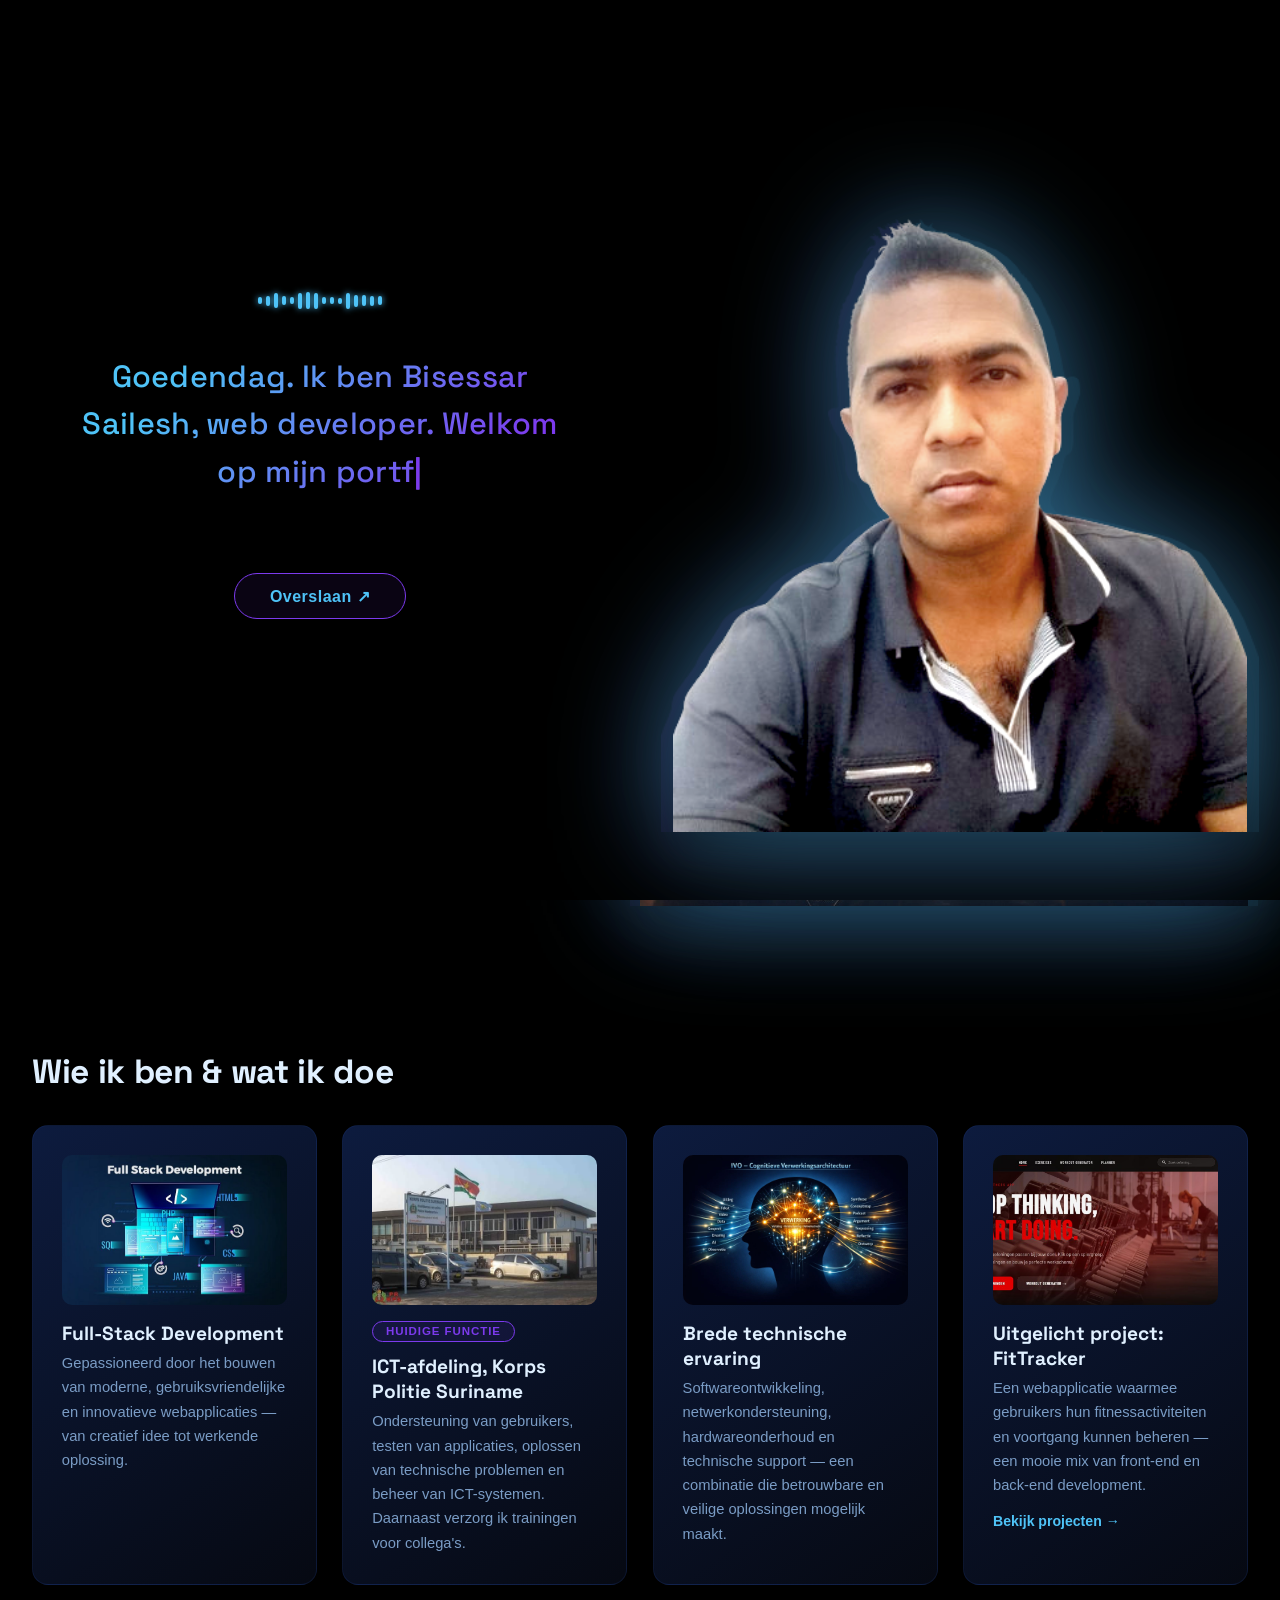
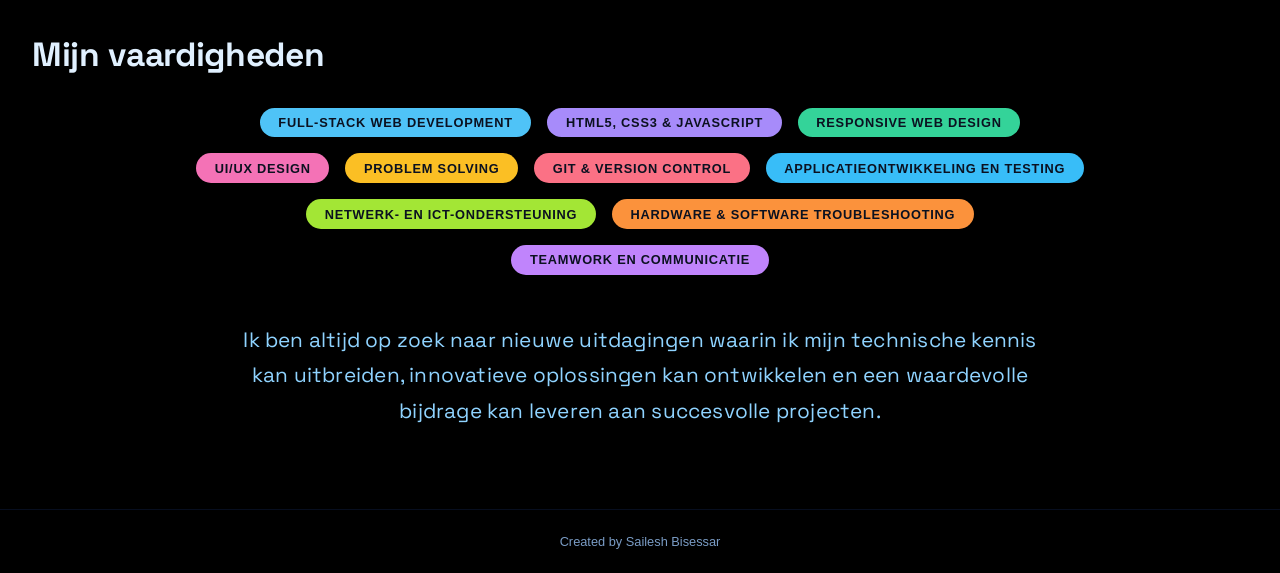
==== index.html @ 1fcfa9a5 "voeg portfolio bestanden toe Portfolio bestanden van Bisessar Sailesh" ====
<!DOCTYPE html>
<html lang="nl">
<head>
<meta charset="UTF-8">
<meta name="viewport" content="width=device-width, initial-scale=1.0">
<title>Bisessar Sailesh — Web Developer</title>
<meta name="description" content="Portfolio van Bisessar Sailesh, full-stack web developer. Bekijk mijn projecten, vaardigheden en ervaring in webontwikkeling.">
<link rel="canonical" href="https://jouwdomein.nl/index.html">
<meta property="og:type" content="website">
<meta property="og:title" content="Bisessar Sailesh — Web Developer">
<meta property="og:description" content="Portfolio van Bisessar Sailesh, full-stack web developer. Bekijk mijn projecten, vaardigheden en ervaring in webontwikkeling.">
<meta property="og:image" content="img/profile.jpg">
<meta property="og:url" content="https://jouwdomein.nl/index.html">
<meta name="twitter:card" content="summary_large_image">
<link rel="stylesheet" href="css/main.css">
<link rel="stylesheet" href="css/index.css">
<link rel="preconnect" href="https://fonts.googleapis.com">
<link rel="preconnect" href="https://fonts.gstatic.com" crossorigin>
<link href="https://fonts.googleapis.com/css2?family=Space+Grotesk:wght@400;500;600;700&display=swap" rel="stylesheet">
</head>
<body>

<!-- AI Intro Overlay -->
<div id="ai-overlay">
  <div class="ai-intro-layout">
    <div class="ai-intro-left">
      <div class="sound-wave" id="soundWave"></div>
      <div id="ai-text"></div>
      <button id="skip-btn">Overslaan ↗</button>
    </div>
    <div class="ai-intro-right">
      <div class="ai-avatar-ring">
        <div class="ai-avatar-face"><img src="img/profile-old.png" alt="Bisessar Sailesh" class="avatar-face-img"></div>
      </div>
    </div>
  </div>
</div>

<!-- Navigation -->
<nav>
  <a class="nav-logo" href="index.html"><img src="img/logo.png" alt="Logo" class="logo-img"></a>
  <button class="nav-toggle" id="nav-toggle" aria-label="Menu openen">☰</button>
  <ul class="nav-links">
    <li><a class="nav-btn nav-btn-home active" href="index.html">Home</a></li>
    <li><a class="nav-btn nav-btn-about" href="about.html">Over mij</a></li>
    <li><a class="nav-btn nav-btn-projects" href="work.html">Projecten</a></li>
    <li><a class="nav-btn nav-btn-contact" href="contact.html">Contact</a></li>
  </ul>
</nav>

<!-- ══════════ HOME PAGE ══════════ -->
<section class="page" id="home">
  <div class="home-layout">
    <div class="home-text">
      <h1 class="hero-name">Welkom op mijn portfolio!</h1>
      <p class="hero-role">Full-Stack <span>Web Developer</span> · UI/UX Enthusiast</p>
      <p class="hero-intro">Ik zet creatieve ideeën om in moderne, gebruiksvriendelijke webapplicaties — en blijf mezelf voortdurend ontwikkelen.</p>

      <div class="cta-row">
        <a class="btn btn-primary btn-bounce" href="work.html">Bekijk Projecten →</a>
        <a class="btn btn-outline btn-bounce" href="contact.html">Neem Contact Op</a>
      </div>
    </div>

    <div class="home-photo">
      <a class="profile-photo-wrap" href="about.html" aria-label="Ga naar Over mij">
        <img src="img/profile.jpg" alt="Bisessar Sailesh">
      </a>
    </div>
  </div>
</section>

<!-- ══════════ WIE IK BEN & WAT IK DOE ══════════ -->
<section class="home-summary">
  <h2 class="home-section-title">Wie ik ben &amp; wat ik doe</h2>
  <div class="summary-grid">
    <div class="summary-card js-info-card" data-emoji="💻" data-title="Full-Stack Development" data-img="img/summary/full-stack-development.jpg" data-desc="Gepassioneerd door het bouwen van moderne, gebruiksvriendelijke en innovatieve webapplicaties — van creatief idee tot werkende oplossing.">
      <div class="summary-card-icon"><img src="img/summary/full-stack-development.jpg" alt="Full-Stack Development"></div>
      <h3>Full-Stack Development</h3>
      <p>Gepassioneerd door het bouwen van moderne, gebruiksvriendelijke en innovatieve webapplicaties — van creatief idee tot werkende oplossing.</p>
    </div>

    <div class="summary-card js-info-card" data-emoji="🛡️" data-title="ICT-afdeling, Korps Politie Suriname" data-img="img/summary/huidige-functie.jpg" data-desc="Huidige functie. Ondersteuning van gebruikers, testen van applicaties, oplossen van technische problemen en beheer van ICT-systemen. Daarnaast verzorg ik trainingen voor collega's.">
      <div class="summary-card-icon"><img src="img/summary/huidige-functie.jpg" alt="Huidige functie"></div>
      <span class="period">Huidige functie</span>
      <h3>ICT-afdeling, Korps Politie Suriname</h3>
      <p>Ondersteuning van gebruikers, testen van applicaties, oplossen van technische problemen en beheer van ICT-systemen. Daarnaast verzorg ik trainingen voor collega's.</p>
    </div>

    <div class="summary-card js-info-card" data-emoji="🔧" data-title="Brede technische ervaring" data-img="img/summary/brede-technische-ervaring.jpg" data-desc="Softwareontwikkeling, netwerkondersteuning, hardwareonderhoud en technische support — een combinatie die betrouwbare en veilige oplossingen mogelijk maakt.">
      <div class="summary-card-icon"><img src="img/summary/brede-technische-ervaring.jpg" alt="Brede technische ervaring"></div>
      <h3>Brede technische ervaring</h3>
      <p>Softwareontwikkeling, netwerkondersteuning, hardwareonderhoud en technische support — een combinatie die betrouwbare en veilige oplossingen mogelijk maakt.</p>
    </div>

    <div class="summary-card js-info-card" data-emoji="🏋️" data-title="Uitgelicht project: FitTracker" data-img="img/summary/fittracker.jpg" data-desc="Een webapplicatie waarmee gebruikers hun fitnessactiviteiten en voortgang kunnen beheren — een mooie mix van front-end en back-end development.">
      <div class="summary-card-icon"><img src="img/summary/fittracker.jpg" alt="Uitgelicht project: FitTracker"></div>
      <h3>Uitgelicht project: FitTracker</h3>
      <p>Een webapplicatie waarmee gebruikers hun fitnessactiviteiten en voortgang kunnen beheren — een mooie mix van front-end en back-end development.</p>
      <a class="card-link js-stop-propagation" href="work.html">Bekijk projecten →</a>
    </div>
  </div>
</section>

<!-- ══════════ VAARDIGHEDEN ══════════ -->
<section class="home-summary">
  <h2 class="home-section-title">Mijn vaardigheden</h2>
  <div class="home-skills-grow">
    <span class="skill-pill skill-color-1 js-info-card" data-emoji="🧩" data-title="Full-Stack Web Development" data-img="img/summary/full-stack-development.jpg" data-desc="Ik ontwikkel complete webapplicaties, van front-end interface tot back-end logica en database — zodat ik een project volledig zelfstandig kan opzetten en bouwen.">Full-Stack Web Development</span>
    <span class="skill-pill skill-color-2 js-info-card" data-emoji="🎨" data-title="HTML5, CSS3 & JavaScript" data-img="img/summary/full-stack-development.jpg" data-desc="De basisbouwstenen van elke website: HTML voor structuur, CSS voor vormgeving en JavaScript om alles interactief en dynamisch te maken.">HTML5, CSS3 & JavaScript</span>
    <span class="skill-pill skill-color-3 js-info-card" data-emoji="📱" data-title="Responsive Web Design" data-img="img/interests/webontwikkeling.jpg" data-desc="Ik bouw websites die er op elk apparaat goed uitzien en prettig werken, van desktop tot tablet en smartphone.">Responsive Web Design</span>
    <span class="skill-pill skill-color-4 js-info-card" data-emoji="🖌️" data-title="UI/UX Design" data-img="img/interests/ui-ux-design.jpg" data-desc="Ik ontwerp interfaces die niet alleen mooi zijn, maar ook intuïtief aanvoelen, met aandacht voor gebruiksvriendelijkheid en gebruikerservaring.">UI/UX Design</span>
    <span class="skill-pill skill-color-5 js-info-card" data-emoji="🧠" data-title="Problem Solving" data-img="img/interests/problemen-oplossen.jpg" data-desc="Ik analyseer technische vraagstukken stap voor stap en kom tot praktische, werkende oplossingen — zowel in code als in ICT-vraagstukken.">Problem Solving</span>
    <span class="skill-pill skill-color-6 js-info-card" data-emoji="🔧" data-title="Git & Version Control" data-img="img/interests/webontwikkeling.jpg" data-desc="Ik beheer mijn code met Git en platforms zoals GitHub, zodat ik veilig kan samenwerken, wijzigingen kan bijhouden en eerdere versies kan terughalen.">Git & Version Control</span>
    <span class="skill-pill skill-color-7 js-info-card" data-emoji="🧪" data-title="Applicatieontwikkeling en Testing" data-img="img/summary/fittracker.jpg" data-desc="Van het bouwen van applicaties tot het grondig testen ervan — ik zorg dat software betrouwbaar werkt voordat deze in gebruik wordt genomen.">Applicatieontwikkeling en Testing</span>
    <span class="skill-pill skill-color-8 js-info-card" data-emoji="🌐" data-title="Netwerk- en ICT-ondersteuning" data-img="img/summary/huidige-functie.jpg" data-desc="Ik ondersteun gebruikers en beheer netwerken en ICT-systemen, met ervaring opgedaan bij het Korps Politie Suriname.">Netwerk- en ICT-ondersteuning</span>
    <span class="skill-pill skill-color-9 js-info-card" data-emoji="🛠️" data-title="Hardware & Software Troubleshooting" data-img="img/summary/brede-technische-ervaring.jpg" data-desc="Ik los technische problemen op aan zowel hardware- als softwarekant, met een gestructureerde aanpak om storingen snel te verhelpen.">Hardware & Software Troubleshooting</span>
    <span class="skill-pill skill-color-10 js-info-card" data-emoji="🤝" data-title="Teamwork en Communicatie" data-img="img/interests/blijven-leren.jpg" data-desc="Ik werk graag samen in teams, deel kennis met collega's en verzorg trainingen — goede communicatie vind ik net zo belangrijk als technische kennis.">Teamwork en Communicatie</span>
  </div>
</section>

<!-- ══════════ AFSLUITER ══════════ -->
<section class="home-summary home-closing">
  <p class="home-closing-text">Ik ben altijd op zoek naar nieuwe uitdagingen waarin ik mijn technische kennis kan uitbreiden, innovatieve oplossingen kan ontwikkelen en een waardevolle bijdrage kan leveren aan succesvolle projecten.</p>
</section>

<!-- Info Modal (vakjes & vaardigheden) -->
<div id="info-modal">
  <div class="modal-box photo-modal-box">
    <button class="modal-close js-close-info-modal">✕</button>
    <div class="photo-modal-img" id="im-img-wrap"><img id="im-img" src="" alt=""></div>
    <div class="modal-emoji" id="im-emoji"></div>
    <div class="modal-title" id="im-title"></div>
    <div class="modal-desc" id="im-desc"></div>
    <div class="modal-btns">
      <button class="btn btn-outline js-close-info-modal">Sluiten</button>
    </div>
  </div>
</div>

<!-- Footer -->
<footer>
  <div>Created by Sailesh Bisessar</div>
</footer>

<script src="js/main.js"></script>
<script src="js/index.js"></script>
</body>
</html>
---- css/main.css ----
:root {
  --accent:     #4fc3f7;
  --accent2:    #7c3aed;
  --accent-glow:#4fc3f780;
  --text:       #e0f0ff;
  --text-muted: #7a9cc5;
  --border:     #1e3a7b40;
}

* { margin:0; padding:0; box-sizing:border-box; }

html, body {
  color: var(--text);
  font-family: 'Inter', sans-serif;
  overflow-x: hidden;
  scroll-behavior: smooth;
}

/* ── Page Transition (unieke slide-curtain) ── */
#pt-overlay {
  position: fixed; inset:0; z-index:99999;
  background: #000000;
  display:flex; align-items:center; justify-content:center;
  pointer-events:none;
  transform: translateX(0);
}
#pt-overlay .pt-label {
  font-family:'Space Grotesk',sans-serif; font-weight:700;
  font-size: clamp(1.1rem,3vw,1.8rem); color:#fff; letter-spacing:.1em;
  text-transform:uppercase; opacity:0;
}
#pt-overlay.pt-cover {
  animation: pt-slide-in .48s cubic-bezier(.76,0,.24,1) forwards;
}
#pt-overlay.pt-cover .pt-label {
  animation: pt-label-fade .3s ease forwards .2s;
}
#pt-overlay.pt-reveal {
  animation: pt-slide-out .55s cubic-bezier(.76,0,.24,1) forwards;
}
@keyframes pt-slide-in  { from{transform:translateX(100%)} to{transform:translateX(0)} }
@keyframes pt-slide-out { from{transform:translateX(0)} to{transform:translateX(-100%)} }
@keyframes pt-label-fade { to{opacity:1} }

/* ── Nav ── */
nav {
  position: fixed; top:0; left:0; right:0; z-index: 100;
  display: flex; align-items: center; justify-content: space-between;
  padding: 1rem 2.5rem;
  background: rgba(0,0,0,.85);
  backdrop-filter: blur(14px);
  border-bottom: 1px solid var(--border);
}
.nav-logo {
  font-family: 'Orbitron', sans-serif;
  font-weight: 900; font-size: 1.1rem;
  color: var(--accent);
  letter-spacing: .08em;
  text-decoration: none;
  display: flex;
  align-items: center;
}
.logo-img {
  height: 40px;
  width: auto;
  display: block;
  border-radius: 6px;
}
.nav-links { display: flex; gap: .9rem; list-style: none; }
.nav-links a {
  position: relative;
  overflow: hidden;
  z-index: 1;
  font-size: .82rem; font-weight: 600; letter-spacing: .05em;
  text-decoration: none; text-transform: uppercase;
  cursor: pointer;
  padding: .5rem 1.1rem;
  border-radius: 999px;
  border: 1px solid transparent;
  transition: color .35s ease, border-color .35s ease;
}
.nav-links a::before {
  content: '';
  position: absolute;
  inset: 0;
  background: var(--nav-fill, var(--accent));
  transform: scaleX(0);
  transform-origin: left center;
  transition: transform .4s cubic-bezier(.4,0,.2,1);
  z-index: -1;
  border-radius: inherit;
}
.nav-links a:hover::before,
.nav-links a:focus-visible::before { transform: scaleX(1); }
.nav-links a:hover,
.nav-links a:focus-visible { color:#ffffff; border-color: transparent; }
.nav-links a.active { box-shadow: 0 0 0 1px rgba(255,255,255,.25) inset; }

.nav-btn-home {
  --nav-fill: rgba(79,195,247,.9);
  background: rgba(79,195,247,.12);
  border-color: rgba(79,195,247,.4);
  color: #ffffff;
}
.nav-btn-projects {
  --nav-fill: rgba(124,58,237,.9);
  background: rgba(124,58,237,.15);
  border-color: rgba(124,58,237,.45);
  color: #ffffff;
}
.nav-btn-experience {
  --nav-fill: rgba(34,197,94,.9);
  background: rgba(34,197,94,.12);
  border-color: rgba(34,197,94,.4);
  color: #ffffff;
}
.nav-btn-contact {
  --nav-fill: rgba(251,146,60,.9);
  background: rgba(251,146,60,.14);
  border-color: rgba(251,146,60,.45);
  color: #ffffff;
}
.nav-btn-about {
  --nav-fill: rgba(236,72,153,.9);
  background: rgba(236,72,153,.14);
  border-color: rgba(236,72,153,.45);
  color: #ffffff;
}

/* Mobile hamburger nav */
.nav-toggle {
  display: none;
  background: none; border: none; color: var(--text);
  font-size: 1.6rem; cursor: pointer; line-height: 1; padding: .3rem .5rem;
}
@media(max-width:860px){
  .nav-toggle { display:block; }
  .nav-links {
    position: fixed; top: 64px; left: 0; right: 0;
    flex-direction: column; align-items: stretch;
    background: rgba(0,0,0,.97); backdrop-filter: blur(14px);
    padding: 0 1.2rem; gap: .6rem;
    max-height: 0; overflow: hidden;
    transition: max-height .35s ease, padding .35s ease;
    border-bottom: 1px solid var(--border);
  }
  .nav-links.open { max-height: 420px; padding: 1rem 1.2rem 1.4rem; }
  .nav-links a { display:block; text-align:center; }
}

/* ── Page shell ── */
.page { min-height:100vh; padding-top:72px; position:relative; z-index:1; }

/* Section headers */
.section-header { text-align:center; margin-bottom:3.5rem; }
.section-eyebrow {
  display:inline-block;
  font-family:'Space Grotesk',sans-serif;
  font-size:.85rem; letter-spacing:.16em; text-transform:uppercase;
  color:var(--accent); font-weight:600; margin-bottom:1.2rem;
  border:1px solid var(--accent2); border-radius:999px;
  padding:.45rem 1.3rem;
  background:rgba(124,58,237,.08);
}
.section-title {
  font-family:'Space Grotesk',sans-serif; font-size:clamp(2.4rem,5.5vw,4rem);
  font-weight:700; letter-spacing:-.01em;
  background:linear-gradient(135deg,#fff 20%,var(--accent) 60%,var(--accent2) 100%);
  -webkit-background-clip:text; -webkit-text-fill-color:transparent;
  filter: drop-shadow(0 4px 30px var(--accent-glow));
}
.glow-line {
  width:80px; height:2px; margin:.8rem auto 0;
  background:linear-gradient(90deg,transparent,var(--accent),transparent);
}

/* Buttons */
.btn {
  padding:.75rem 2rem; border-radius:8px; font-size:.92rem;
  font-weight:600; letter-spacing:.04em; cursor:pointer;
  text-decoration:none; transition:all .25s; border:none;
  font-family:inherit; display:inline-block;
}
.btn-primary {
  background: linear-gradient(135deg, #1e3a7b, var(--accent));
  color:#fff;
  box-shadow: 0 4px 24px rgba(79,195,247,.25);
}
.btn-primary:hover { box-shadow:0 4px 40px rgba(79,195,247,.5); transform:translateY(-2px); }
.btn-outline {
  background: transparent;
  color: var(--accent); border:1.5px solid var(--accent);
}
.btn-outline:hover { background:rgba(79,195,247,.08); transform:translateY(-2px); }

/* Homepage hero CTA buttons — vergroot + bounce effect */
.btn-bounce { transition: transform .15s ease, box-shadow .25s; }
.btn-bounce:hover,
.btn-bounce:focus-visible {
  animation: btn-bounce-pop .45s cubic-bezier(.28,1.6,.5,1) forwards;
}
@keyframes btn-bounce-pop {
  0%   { transform: scale(1); }
  40%  { transform: scale(1.15); }
  65%  { transform: scale(.96); }
  100% { transform: scale(1.08); }
}
.btn-bounce.btn-primary:hover { box-shadow:0 4px 40px rgba(79,195,247,.5); }
.btn-bounce.btn-outline:hover { background:rgba(79,195,247,.08); }

/* Skills strip (home) */
.skills-strip {
  margin-top:4rem; display:flex; gap:1rem; flex-wrap:wrap; justify-content:center;
}
.skill-pill {
  background: rgba(30,58,123,.35); border:1px solid var(--border);
  border-radius:999px; padding:.4rem 1.1rem; font-size:.8rem;
  color:var(--text-muted); letter-spacing:.06em; text-transform:uppercase;
  transition:.2s; cursor:pointer;
}
.skill-pill:hover { border-color:var(--accent); color:var(--accent); background:rgba(79,195,247,.08); }

/* Elke vaardigheid krijgt zijn eigen volledig gevulde kleur, met donkere
   tekst voor voldoende contrast op de heldere achtergrondkleur. De kleur
   wordt via een CSS-variabele opgeslagen zodat we hem op :hover kunnen
   herhalen — anders wint de algemene .skill-pill:hover hierboven en wordt
   de knop bijna zwart/onleesbaar. */
.skill-pill[class*="skill-color-"] {
  background: var(--skill-bg);
  color: #0b1120;
  border-color: transparent;
  font-weight: 700;
}
.skill-color-1  { --skill-bg:#4fc3f7; }
.skill-color-2  { --skill-bg:#a78bfa; }
.skill-color-3  { --skill-bg:#34d399; }
.skill-color-4  { --skill-bg:#f472b6; }
.skill-color-5  { --skill-bg:#fbbf24; }
.skill-color-6  { --skill-bg:#fb7185; }
.skill-color-7  { --skill-bg:#38bdf8; }
.skill-color-8  { --skill-bg:#a3e635; }
.skill-color-9  { --skill-bg:#fb923c; }
.skill-color-10 { --skill-bg:#c084fc; }

.skill-pill[class*="skill-color-"]:hover {
  background: var(--skill-bg);
  color: #0b1120;
  filter: brightness(1.25);
}

/* ── Projecten grid & cards ── */
.projects-grid {
  display:grid; grid-template-columns:repeat(auto-fill,minmax(320px,1fr));
  gap:1.8rem; max-width:1100px; margin:0 auto;
}
.project-card {
  background: linear-gradient(145deg, #0d1b3e, #060912);
  border:1px solid var(--border); border-radius:16px;
  overflow:hidden; transition:.3s; cursor:pointer;
  position:relative;
}
.project-card:hover { transform:translateY(-6px); border-color:var(--accent); box-shadow:0 0 40px rgba(79,195,247,.15); }
.card-img {
  height:180px; background:#050a14;
  display:flex; align-items:center; justify-content:center;
  font-size:3.5rem; position:relative; overflow:hidden;
}
.card-img::before {
  content:''; position:absolute; inset:0;
  background:linear-gradient(135deg,var(--accent2)40,var(--accent)60);
  opacity:.08;
}
.card-body { padding:1.4rem; }
.card-tags { display:flex; gap:.5rem; flex-wrap:wrap; margin-bottom:.8rem; }
.tag {
  font-size:.7rem; letter-spacing:.08em; text-transform:uppercase;
  background:rgba(79,195,247,.1); color:var(--accent);
  border:1px solid rgba(79,195,247,.2); border-radius:999px;
  padding:.25rem .75rem;
}
.card-title { font-family:'Space Grotesk',sans-serif; font-size:1.35rem; font-weight:700; margin-bottom:.6rem; letter-spacing:-.01em; }
.card-desc { font-size:1rem; color:var(--text-muted); line-height:1.7; }
.card-link {
  display:inline-flex; align-items:center; gap:.4rem; margin-top:1rem;
  font-size:.95rem; color:var(--accent); text-decoration:none; font-weight:600;
  transition:.2s;
}
.card-link:hover { gap:.7rem; }

/* Project Detail Modal */
#project-modal {
  display:none; position:fixed; inset:0; z-index:500;
  background:rgba(0,0,0,.92); backdrop-filter:blur(10px);
  align-items:center; justify-content:center; padding:1rem;
}
#project-modal.open { display:flex; }
.modal-box {
  background: linear-gradient(145deg,#0d1b3e,#0a0e1a);
  border:1px solid var(--accent); border-radius:20px;
  max-width:640px; width:100%; padding:2.5rem;
  position:relative; max-height:90vh; overflow-y:auto;
}
.modal-close {
  position:absolute; top:1rem; right:1rem;
  background:none; border:none; color:var(--text-muted);
  font-size:1.5rem; cursor:pointer; transition:.2s;
}
.modal-close:hover{color:var(--accent);}
.modal-img {
  width:100%; max-height:320px; overflow:hidden; border-radius:14px;
  margin-bottom:1.5rem; background:#050a14;
}
.modal-img img { width:100%; height:100%; max-height:320px; object-fit:cover; display:block; }
.modal-emoji { font-size:3rem; margin-bottom:1rem; }
.modal-title { font-family:'Orbitron',sans-serif; font-size:1.4rem; font-weight:900; margin-bottom:.5rem; }
.modal-tags { display:flex; gap:.5rem; flex-wrap:wrap; margin-bottom:1rem; }
.modal-desc { font-size:.95rem; color:var(--text-muted); line-height:1.7; margin-bottom:1.5rem; }
.modal-features h4 { font-size:.8rem; text-transform:uppercase; letter-spacing:.1em; color:var(--accent); margin-bottom:.6rem; }
.modal-features ul { list-style:none; display:flex; flex-direction:column; gap:.4rem; }
.modal-features li { font-size:.88rem; color:var(--text-muted); padding-left:1.2rem; position:relative; }
.modal-features li::before { content:'▹'; position:absolute; left:0; color:var(--accent); }
.modal-btns { display:flex; gap:1rem; margin-top:1.5rem; flex-wrap:wrap; }

/* Skill Detail Modal */
#skill-modal {
  display:none; position:fixed; inset:0; z-index:500;
  background:rgba(0,0,0,.92); backdrop-filter:blur(10px);
  align-items:center; justify-content:center; padding:1rem;
}
#skill-modal.open { display:flex; }

/* Photo Detail Modal (interesses & vaardigheden met foto) */
#photo-modal {
  display:none; position:fixed; inset:0; z-index:500;
  background:rgba(0,0,0,.92); backdrop-filter:blur(10px);
  align-items:center; justify-content:center; padding:1rem;
}
#photo-modal.open { display:flex; }
.photo-modal-box { max-width:720px; padding:2rem; }
.photo-modal-img {
  width:100%; max-height:60vh; overflow:hidden; border-radius:14px;
  margin-bottom:1.5rem; background:#050a14;
}
.photo-modal-img img { width:100%; height:100%; max-height:60vh; object-fit:cover; display:block; }

/* ── Ervaring timeline & skill bars ── */
.exp-container { max-width:1300px; margin:0 auto; }
.timeline { position:relative; padding-left:2rem; }
.timeline::before {
  content:''; position:absolute; left:0; top:0; bottom:0; width:2px;
  background:linear-gradient(to bottom,var(--accent),transparent);
}
.timeline-item { position:relative; margin-bottom:3rem; }
.timeline-dot {
  position:absolute; left:-2.4rem; top:.3rem;
  width:14px; height:14px; border-radius:50%;
  background:var(--accent); box-shadow:0 0 12px var(--accent-glow);
}
.timeline-period {
  display:inline-block;
  font-family:'Space Grotesk',sans-serif; font-weight:600;
  font-size:.85rem; color:var(--accent2); letter-spacing:.08em;
  text-transform:uppercase; margin-bottom:.6rem;
  border:1px solid var(--accent2); border-radius:999px;
  padding:.25rem .9rem; background:rgba(124,58,237,.08);
}
.timeline-role { font-family:'Space Grotesk',sans-serif; font-size:1.5rem; font-weight:700; margin-bottom:.3rem; letter-spacing:-.01em; }
.timeline-company { font-size:1.05rem; color:var(--accent); font-weight:600; margin-bottom:.9rem; }
.timeline-desc { font-size:1.05rem; color:var(--text-muted); line-height:1.8; }

.skills-section { margin-top:4rem; }
.skill-bar-row { margin-bottom:1.4rem; }
.skill-bar-label { display:flex; justify-content:space-between; margin-bottom:.4rem; font-size:.88rem; }
.skill-bar-track {
  height:6px; background:rgba(30,58,123,.4); border-radius:999px; overflow:hidden;
}
.skill-bar-fill {
  height:100%; border-radius:999px;
  background:linear-gradient(90deg,var(--accent2),var(--accent));
  box-shadow:0 0 8px var(--accent-glow);
  animation:fillBar 1.5s ease forwards;
  width:0;
}
@keyframes fillBar{to{width:var(--w)}}

/* ── Contact ── */
.contact-container { max-width:1300px; margin:0 auto; }
.contact-grid { display:grid; grid-template-columns:repeat(auto-fit,minmax(280px,1fr)); gap:1.5rem; margin-top:2rem; }
@media(max-width:540px){.contact-grid{grid-template-columns:1fr;}}
.contact-card {
  background:linear-gradient(145deg,#0d1b3e,#060912);
  border:1px solid var(--border); border-radius:16px;
  padding:2.2rem 1.8rem; display:flex; align-items:center; gap:1.4rem;
  transition:.3s; text-decoration:none; color:inherit; cursor:pointer;
}
.contact-card:hover { border-color:var(--accent); box-shadow:0 0 30px rgba(79,195,247,.12); transform:translateY(-3px); }
.contact-icon {
  width:56px; height:56px; flex-shrink:0; border-radius:14px; overflow:hidden;
  background:#fff; display:flex; align-items:center; justify-content:center;
}
.contact-icon img { width:100%; height:100%; object-fit:contain; display:block; padding:4px; }
.contact-label { font-family:'Space Grotesk',sans-serif; font-size:.9rem; text-transform:uppercase; letter-spacing:.12em; color:var(--accent); font-weight:600; }
.contact-value { font-size:1.35rem; font-weight:600; margin-top:.35rem; word-break:break-word; }

/* Contact Detail Modal */
#contact-modal {
  display:none; position:fixed; inset:0; z-index:500;
  background:rgba(0,0,0,.92); backdrop-filter:blur(10px);
  align-items:center; justify-content:center; padding:1rem;
}
#contact-modal.open { display:flex; }
.contact-modal-img {
  max-width:160px; margin:0 auto 1.5rem; border-radius:20px;
  background:#fff; display:flex; align-items:center; justify-content:center;
  max-height:160px;
}
.contact-modal-img img { width:100%; height:100%; object-fit:contain; padding:1rem; max-height:160px; }

.contact-form { margin-top:3rem; max-width:1300px; margin-left:auto; margin-right:auto; }
.form-row { display:grid; grid-template-columns:1fr 1fr; gap:1rem; margin-bottom:1rem; }
@media(max-width:540px){.form-row{grid-template-columns:1fr;}}
.form-group { display:flex; flex-direction:column; gap:.4rem; margin-bottom:1rem; }
.form-group label { font-size:.78rem; text-transform:uppercase; letter-spacing:.1em; color:var(--text-muted); }
.form-group input, .form-group textarea {
  background:rgba(13,27,62,.5); border:1px solid var(--border);
  border-radius:8px; padding:.8rem 1rem; color:var(--text);
  font-family:'Inter',sans-serif; font-size:.92rem;
  transition:.2s; outline:none; resize:vertical;
}
.form-group input:focus, .form-group textarea:focus { border-color:var(--accent); box-shadow:0 0 0 3px rgba(79,195,247,.1); }
.form-success { display:none; color:var(--accent); font-size:.9rem; margin-top:1rem; }

/* ── Footer ── */
footer {
  position:relative; z-index:1;
  border-top:1px solid var(--border);
  padding:1.5rem 2.5rem;
  display:flex; align-items:center; justify-content:center; flex-wrap:wrap; gap:1rem;
  font-size:.8rem; color:var(--text-muted);
}
.footer-brand { font-family:'Orbitron',sans-serif; font-size:.85rem; color:var(--accent); }
.footer-links { display:flex; gap:1.5rem; }
.footer-links a { color:var(--text-muted); text-decoration:none; transition:.2s; }
.footer-links a:hover { color:var(--accent); }

@media(max-width:680px){
  nav{padding:.8rem 1.2rem;}
  .nav-links{gap:1rem;}
  .nav-links a{font-size:.78rem;}
}

/* ── Utility classes (vervangen inline styles) ── */
.img-cover-fill { width:100%; height:100%; object-fit:cover; }
.avatar-face-img { width:auto; height:85%; max-width:90%; object-fit:contain; }
.no-margin-bottom { margin-bottom:0; }
.section-header-spaced { margin-top:5rem; margin-bottom:2.5rem; }
.section-title-sm { font-size:clamp(1.8rem,4vw,2.6rem); }
---- css/index.css ----
/* ── HOME — zwarte achtergrond ── */
html, body { background: #000000; }

#home {
  display: flex;
  flex-direction: column; align-items: center; justify-content: center;
  min-height: 100vh; padding: 6rem 2rem 4rem;
  text-align: center;
  background: #000000;
}

.home-layout {
  display: flex;
  align-items: center;
  justify-content: space-between;
  gap: 3rem;
  width: 100%;
  max-width: 1320px;
  margin: 0 auto;
}
.home-text { flex: 1 1 50%; text-align: left; }
.home-text .cta-row,
.home-text .skills-strip { justify-content: flex-start; }
.home-photo {
  flex: 0 0 50%;
  display: flex;
  justify-content: center;
  align-items: center;
}

@media(max-width:900px){
  .home-layout { flex-direction: column; text-align:center; }
  .home-text { text-align:center; }
  .home-text .cta-row,
  .home-text .skills-strip { justify-content: center; }
  .home-photo { justify-content:center; }
}

/* AI Intro Overlay */
#ai-overlay {
  position: fixed; inset:0; z-index:999;
  background: #000000;
  padding: 0;
}
.ai-intro-layout {
  display: flex;
  align-items: stretch;
  width: 100%;
  height: 100vh;
  max-width: none;
  margin: 0;
  gap: 0;
}
.ai-intro-left {
  flex: 0 0 50%;
  display: flex;
  flex-direction: column;
  justify-content: center;
  align-items: center;
  text-align: center;
  gap: 2rem;
  padding: 2rem 4rem;
}
.ai-intro-right {
  flex: 0 0 50%;
  display: flex;
  justify-content: center;
  align-items: center;
  position: relative;
  height: 100%;
  perspective: 1200px;
}
.ai-avatar-ring {
  width:100%; height:100%;
  display:flex; align-items:center; justify-content:center;
  position:relative;
  animation: float-3d 5s ease-in-out infinite;
  transform-style: preserve-3d;
}
@keyframes float-3d {
  0%,100% { transform: rotateY(-10deg) rotateX(3deg) translateY(0); }
  50%     { transform: rotateY(6deg) rotateX(-2deg) translateY(-18px); }
}
.ai-avatar-face {
  width:100%; height:100%;
  font-size: 3.5rem;
  user-select:none;
  display:flex; align-items:center; justify-content:center;
}
.ai-avatar-face img {
  filter:
    drop-shadow(0 0 60px var(--accent-glow))
    drop-shadow(0 25px 15px rgba(0,0,0,.6))
    drop-shadow(12px 0 0 rgba(79,195,247,.15))
    drop-shadow(-12px 0 0 rgba(124,58,237,.15));
}
.sound-wave {
  display:flex; align-items:center; gap:4px; height:40px;
}
.wave-bar {
  width:4px; border-radius:2px; background:var(--accent);
  animation: wave var(--d) ease-in-out infinite alternate;
  box-shadow: 0 0 6px var(--accent);
}
@keyframes wave { from{height:6px} to{height:var(--h)} }
#ai-text {
  font-family:'Space Grotesk',sans-serif; font-weight:500;
  font-size: clamp(1.6rem,2.4vw,2.1rem);
  background: linear-gradient(135deg, var(--accent) 20%, var(--accent2) 80%);
  -webkit-background-clip:text; -webkit-text-fill-color:transparent;
  background-clip:text;
  max-width:560px; line-height:1.55;
  min-height:180px;
  letter-spacing:.01em;
}
.cursor-blink { animation: blink .7s step-end infinite; -webkit-text-fill-color: var(--accent2); }
@keyframes blink {50%{opacity:0}}
#skip-btn {
  margin-top:.5rem; font-size:1rem; font-weight:600; color:var(--accent);
  background:rgba(124,58,237,.08); border:1.5px solid var(--accent2);
  padding:.8rem 2.2rem; border-radius:999px; cursor:pointer;
  transition:all .25s; letter-spacing:.03em;
}
#skip-btn:hover{ color:#fff; background:var(--accent2); border-color:var(--accent2); box-shadow:0 0 30px var(--accent-glow); transform:translateY(-2px); }

@media(max-width:900px){
  .ai-intro-layout { flex-direction: column-reverse; text-align:center; height:auto; min-height:100vh; }
  .ai-intro-left { flex:none; width:100%; align-items:center; text-align:center; padding:2rem; }
  .ai-intro-right { flex:none; width:100%; height:45vh; }
  .ai-avatar-face img { height:85% !important; max-width:70% !important; }
}

/* Profielfoto */
.profile-photo-wrap {
  width: 100%;
  max-width: 640px;
  flex-shrink:0;
  display:flex; align-items:center; justify-content:center;
  animation: float-photo 4.5s ease-in-out infinite;
  cursor:pointer;
  transition:transform .3s ease;
}
.profile-photo-wrap:hover { transform:scale(1.03); }
.profile-photo-wrap img {
  width:100%; height:auto; display:block; object-fit:contain;
  filter:
    drop-shadow(0 0 55px var(--accent-glow))
    drop-shadow(0 30px 20px rgba(0,0,0,.55))
    drop-shadow(10px 0 0 rgba(79,195,247,.12))
    drop-shadow(-10px 0 0 rgba(124,58,237,.12));
}
@keyframes float-photo {
  0%,100% { transform: translateY(0) rotate(-1deg); }
  50%     { transform: translateY(-16px) rotate(1deg); }
}

@media(max-width:900px){
  .profile-photo-wrap { max-width: 380px; }
}
@media(max-width:480px){
  .profile-photo-wrap { max-width: 280px; }
}

.hero-name {
  font-family:'Space Grotesk',sans-serif;
  font-size: clamp(2.6rem,6vw,4.6rem); font-weight:700;
  line-height:1.05; letter-spacing:-.02em;
  background: linear-gradient(135deg, var(--accent) 15%, var(--accent2) 100%);
  -webkit-background-clip:text; -webkit-text-fill-color:transparent;
  margin-bottom:.8rem;
}
.hero-role {
  font-family:'Space Grotesk',sans-serif;
  font-size:1.5rem; color:var(--text-muted); margin-bottom:2rem;
  font-weight:400; letter-spacing:.02em;
}
.hero-role span { color:var(--accent); font-weight:600; }

.hero-intro {
  font-family:'Space Grotesk',sans-serif;
  font-size:1.55rem; color:#8fd3ff; margin-bottom:1.6rem;
  max-width:640px; line-height:1.75; font-weight:400;
  letter-spacing:.01em;
}

.home-skills-title {
  font-family:'Space Grotesk',sans-serif;
  font-size:1.7rem; font-weight:700; color:var(--accent2);
  margin:1.5rem 0 1rem;
}

.cta-row { display:flex; gap:1rem; flex-wrap:wrap; justify-content:center; }

/* ── Home summary sections (rol, ervaring, projecten, skills) ── */
.home-summary { max-width:1320px; margin:0 auto; padding:5rem 2rem 2rem; }
.home-summary + .home-summary { padding-top:1rem; }
.home-section-eyebrow {
  font-family:'Space Grotesk',sans-serif; font-size:.8rem; letter-spacing:.14em;
  text-transform:uppercase; color:var(--accent); font-weight:600; margin-bottom:.5rem;
}
.home-section-title {
  font-family:'Space Grotesk',sans-serif; font-size:clamp(1.5rem,3vw,2.1rem);
  font-weight:700; margin-bottom:2rem; letter-spacing:-.01em;
}

.summary-grid { display:grid; grid-template-columns:repeat(auto-fit,minmax(280px,1fr)); gap:1.6rem; }
.summary-card {
  background: linear-gradient(145deg,#0d1b3e,#060912);
  border:1px solid var(--border); border-radius:16px;
  padding:1.8rem; transition:.3s; cursor:pointer;
}
.summary-card:hover { border-color:var(--accent); transform:translateY(-4px); box-shadow:0 0 30px rgba(79,195,247,.12); }
.summary-card-icon {
  width:100%; height:150px; margin-bottom:1rem;
  border-radius:10px; overflow:hidden; background:#050a14;
}
.summary-card-icon img { width:100%; height:100%; object-fit:cover; display:block; transition:.4s; }
.summary-card:hover .summary-card-icon img { transform:scale(1.06); }
.summary-card .period {
  display:inline-block; font-size:.72rem; font-weight:600; letter-spacing:.08em;
  text-transform:uppercase; color:var(--accent2); border:1px solid var(--accent2);
  border-radius:999px; padding:.2rem .8rem; background:rgba(124,58,237,.08);
  margin-bottom:.8rem;
}
.summary-card h3 { font-family:'Space Grotesk',sans-serif; font-size:1.2rem; font-weight:700; margin-bottom:.3rem; }
.summary-card .summary-company { font-size:.9rem; color:var(--accent); font-weight:600; margin-bottom:.7rem; }
.summary-card p { font-size:.92rem; color:var(--text-muted); line-height:1.65; }
.summary-card .card-link { margin-top:1rem; font-size:.88rem; position:relative; z-index:2; }

.home-skills-grow {
  display: flex;
  flex-wrap: wrap;
  justify-content: center;
  gap: 1rem;
  max-width: 900px;
  margin: 0 auto;
}

/* Klein-naar-groot "ademende" animatie: elke pill groeit rustig van klein
   naar groot en weer terug, met een eigen vertraging zodat ze niet
   allemaal tegelijk bewegen. Puur transform + animation, dus dit werkt
   overal (Chrome, Edge, Firefox, Safari) zonder de eigenaardigheden van
   offset-path. */
.home-skills-grow .skill-pill {
  cursor: pointer;
  white-space: nowrap;
  animation: skill-grow 3.6s ease-in-out infinite;
}
.home-skills-grow .skill-pill:hover {
  animation-play-state: paused;
}

.home-skills-grow .skill-pill:nth-child(1)  { animation-delay: 0s;    }
.home-skills-grow .skill-pill:nth-child(2)  { animation-delay: .3s;  }
.home-skills-grow .skill-pill:nth-child(3)  { animation-delay: .6s;  }
.home-skills-grow .skill-pill:nth-child(4)  { animation-delay: .9s;  }
.home-skills-grow .skill-pill:nth-child(5)  { animation-delay: 1.2s; }
.home-skills-grow .skill-pill:nth-child(6)  { animation-delay: 1.5s; }
.home-skills-grow .skill-pill:nth-child(7)  { animation-delay: 1.8s; }
.home-skills-grow .skill-pill:nth-child(8)  { animation-delay: 2.1s; }
.home-skills-grow .skill-pill:nth-child(9)  { animation-delay: 2.4s; }
.home-skills-grow .skill-pill:nth-child(10) { animation-delay: 2.7s; }

@keyframes skill-grow {
  0%, 100% { transform: scale(.85); }
  50%      { transform: scale(1.15); }
}

@media (prefers-reduced-motion: reduce) {
  /* Nog steeds een klein beetje zichtbare beweging i.p.v. helemaal niets,
     zodat het effect ook zichtbaar blijft op systemen met "animaties
     verminderen" aan (een veelvoorkomende Windows/Edge-instelling). */
  .home-skills-grow .skill-pill { animation-duration: 3.6s; }
  @keyframes skill-grow {
    0%, 100% { transform: scale(.97); }
    50%      { transform: scale(1.03); }
  }
}

/* Kleurdefinities voor .skill-color-1 t/m -10 en de bijbehorende
   hover-fix staan gedeeld in main.css (zodat ze ook op de "Over mij"
   pagina werken). Hier alleen nog de groei-animatie hierboven. */

/* Info Modal (vakjes & vaardigheden op homepagina) */
#info-modal {
  display:none; position:fixed; inset:0; z-index:500;
  background:rgba(0,0,0,.92); backdrop-filter:blur(10px);
  align-items:center; justify-content:center; padding:1rem;
}
#info-modal.open { display:flex; }

@media(max-width:900px){
  .home-summary { text-align:center; }
  .home-summary .summary-grid { text-align:left; }
}

.home-closing {
  text-align:center;
  padding-top:1rem;
  padding-bottom:5rem;
}
.home-closing-text {
  font-family:'Space Grotesk',sans-serif;
  font-size:1.3rem; color:#8fd3ff; line-height:1.7;
  max-width:820px; margin:0 auto; font-weight:400;
  letter-spacing:.01em;
}
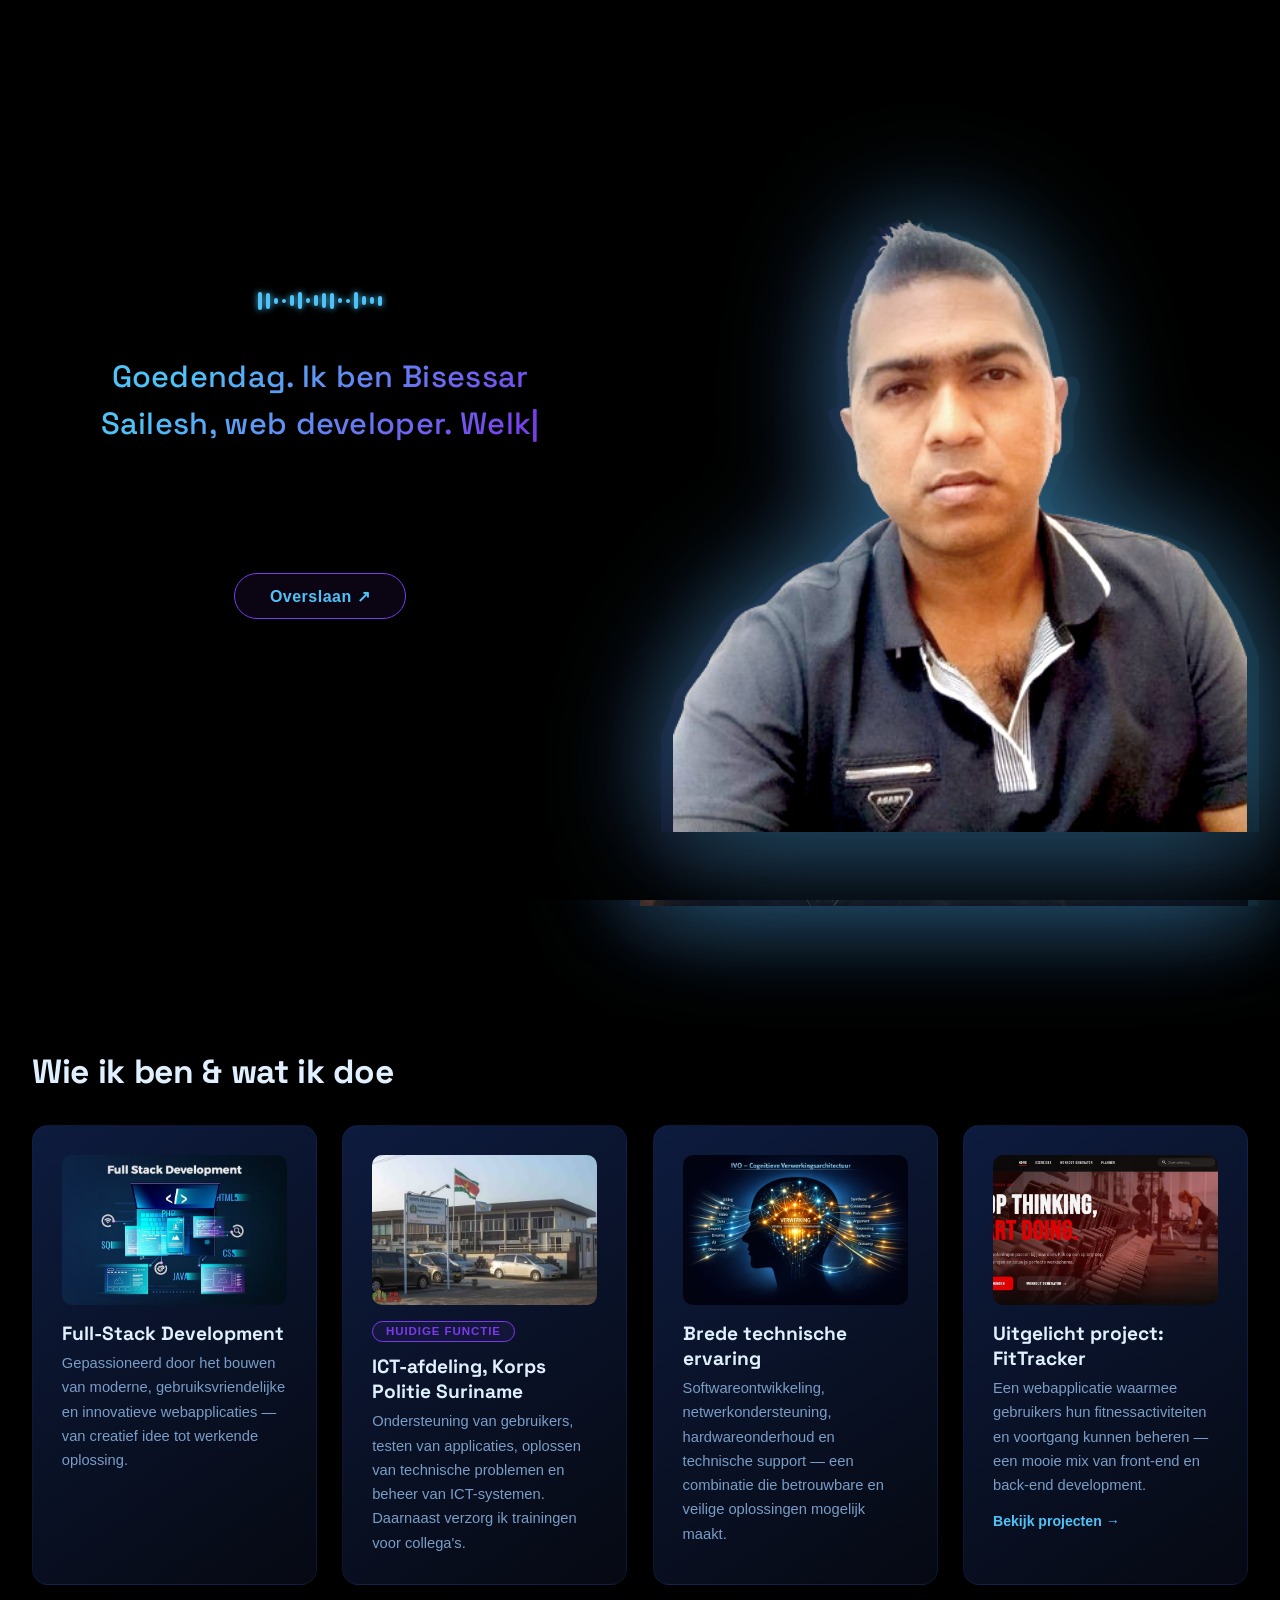
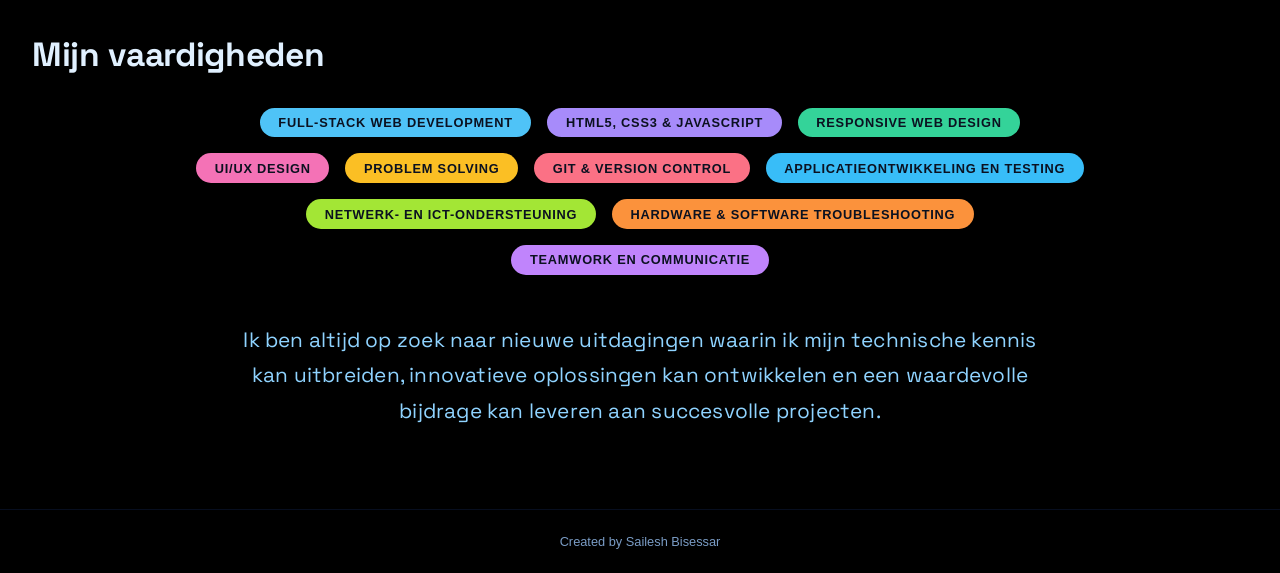
==== commit dd240e52: "welkom portfolio tekst verwijdert" ====
--- a/index.html
+++ b/index.html
@@ -52,7 +52,6 @@
 <section class="page" id="home">
   <div class="home-layout">
     <div class="home-text">
-      <h1 class="hero-name">Welkom op mijn portfolio!</h1>
       <p class="hero-role">Full-Stack <span>Web Developer</span> · UI/UX Enthusiast</p>
       <p class="hero-intro">Ik zet creatieve ideeën om in moderne, gebruiksvriendelijke webapplicaties — en blijf mezelf voortdurend ontwikkelen.</p>
 
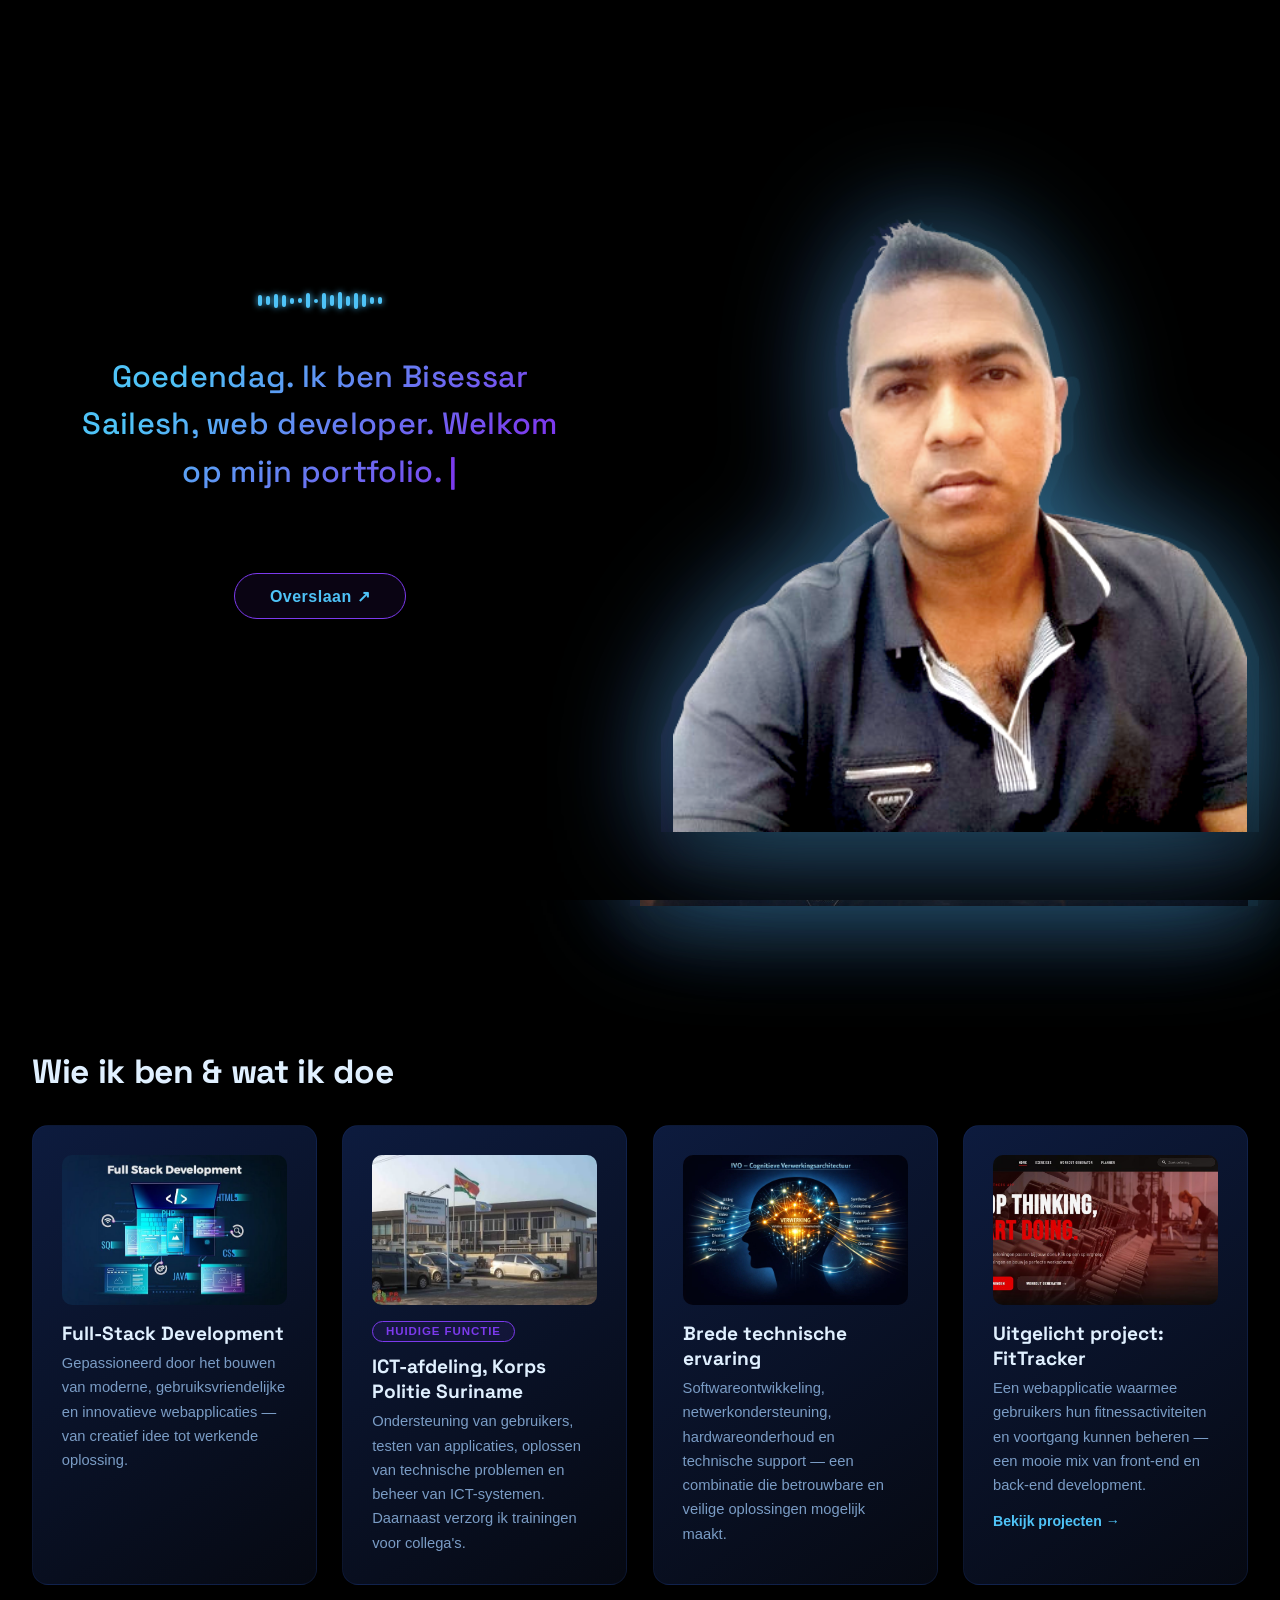
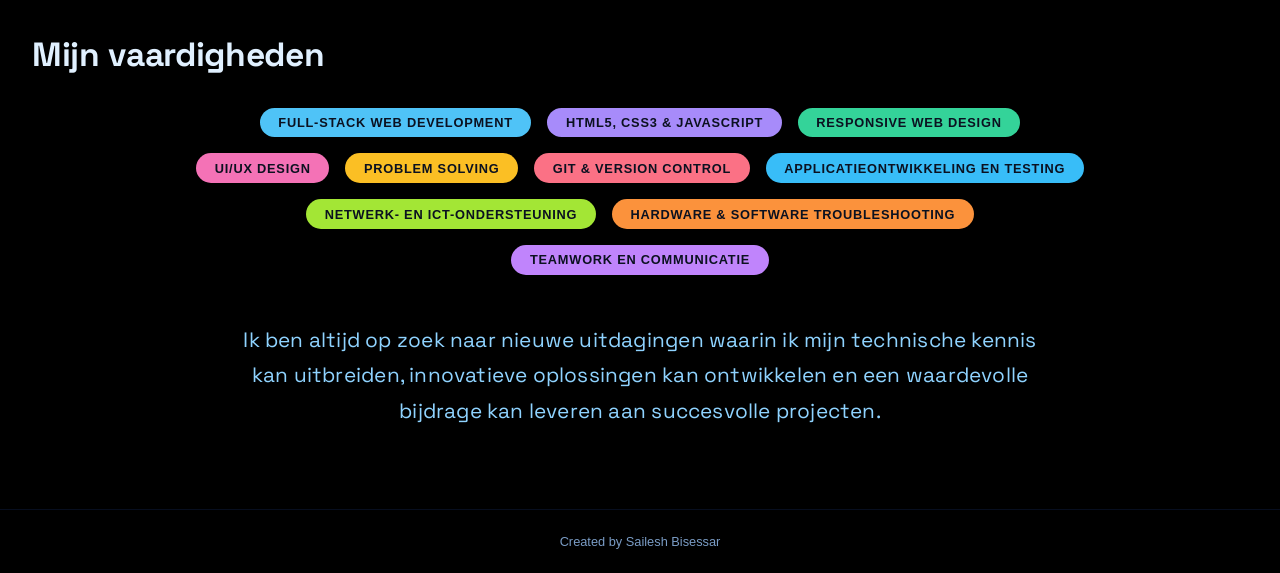
==== commit 2ca51f68: "code verandert in index.html" ====
--- a/index.html
+++ b/index.html
@@ -5,13 +5,21 @@
 <meta name="viewport" content="width=device-width, initial-scale=1.0">
 <title>Bisessar Sailesh — Web Developer</title>
 <meta name="description" content="Portfolio van Bisessar Sailesh, full-stack web developer. Bekijk mijn projecten, vaardigheden en ervaring in webontwikkeling.">
-<link rel="canonical" href="https://jouwdomein.nl/index.html">
+<link rel="canonical" href="https://bisessarsailesh-web.github.io/index.html">
+<link rel="icon" href="/img/favicon.png" sizes="32x32" />
 <meta property="og:type" content="website">
 <meta property="og:title" content="Bisessar Sailesh — Web Developer">
 <meta property="og:description" content="Portfolio van Bisessar Sailesh, full-stack web developer. Bekijk mijn projecten, vaardigheden en ervaring in webontwikkeling.">
-<meta property="og:image" content="img/profile.jpg">
-<meta property="og:url" content="https://jouwdomein.nl/index.html">
+<meta property="og:image" content="https://bisessarsailesh-web.github.io/img/og-image.png">
+<meta property="og:image:width" content="1200">
+<meta property="og:image:height" content="630">
+<meta property="og:url" content="https://bisessarsailesh-web.github.io/index.html">
 <meta name="twitter:card" content="summary_large_image">
+<meta name="twitter:title" content="Bisessar Sailesh — Web Developer">
+<meta name="twitter:description" content="Portfolio van Bisessar Sailesh, full-stack web developer. Bekijk mijn projecten, vaardigheden en ervaring in webontwikkeling.">
+<meta name="twitter:image" content="https://bisessarsailesh-web.github.io/img/og-image.png">
+<meta name="twitter:image:width" content="1200">
+<meta name="twitter:image:height" content="630">
 <link rel="stylesheet" href="css/main.css">
 <link rel="stylesheet" href="css/index.css">
 <link rel="preconnect" href="https://fonts.googleapis.com">
